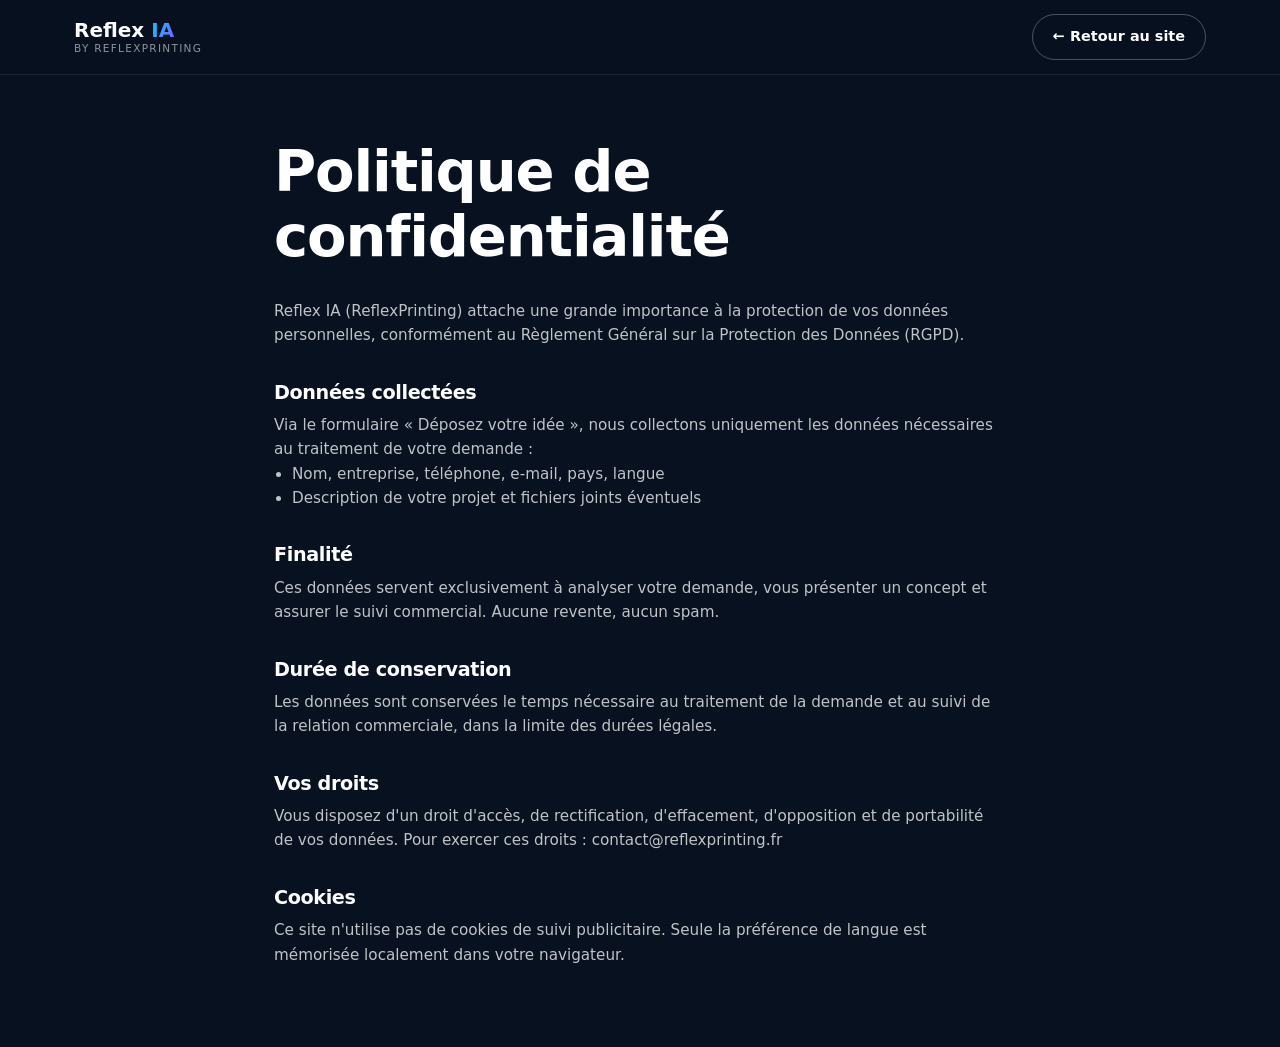
==== confidentialite.html @ 5c66a256 "Ajout CSS (design system 2026) + pages légales" ====
<!DOCTYPE html>
<html lang="fr">
<head>
<meta charset="UTF-8">
<meta name="viewport" content="width=device-width, initial-scale=1.0">
<title>Politique de confidentialité — Reflex IA</title>
<meta name="robots" content="noindex,follow">
<link rel="stylesheet" href="css/styles.css">
<style>.legal{max-width:780px;margin:0 auto;padding:140px 24px 80px}.legal h1{margin-bottom:30px}.legal h2{font-size:1.2rem;margin:34px 0 10px}.legal p,.legal li{color:rgba(255,255,255,.75);font-size:.95rem}.legal ul{padding-left:18px;list-style:disc}</style>
</head>
<body>
<header class="header"><div class="header-inner">
<a href="index.html" class="logo"><strong>Reflex <em>IA</em></strong><span>by ReflexPrinting</span></a>
<a href="index.html" class="btn btn-ghost btn-sm">← Retour au site</a>
</div></header>
<main class="legal">
  <h1>Politique de confidentialité</h1>
  <p>Reflex IA (ReflexPrinting) attache une grande importance à la protection de vos données personnelles, conformément au Règlement Général sur la Protection des Données (RGPD).</p>
  <h2 id="rgpd">Données collectées</h2>
  <p>Via le formulaire « Déposez votre idée », nous collectons uniquement les données nécessaires au traitement de votre demande :</p>
  <ul>
    <li>Nom, entreprise, téléphone, e-mail, pays, langue</li>
    <li>Description de votre projet et fichiers joints éventuels</li>
  </ul>
  <h2>Finalité</h2>
  <p>Ces données servent exclusivement à analyser votre demande, vous présenter un concept et assurer le suivi commercial. Aucune revente, aucun spam.</p>
  <h2>Durée de conservation</h2>
  <p>Les données sont conservées le temps nécessaire au traitement de la demande et au suivi de la relation commerciale, dans la limite des durées légales.</p>
  <h2>Vos droits</h2>
  <p>Vous disposez d'un droit d'accès, de rectification, d'effacement, d'opposition et de portabilité de vos données. Pour exercer ces droits : contact@reflexprinting.fr</p>
  <h2>Cookies</h2>
  <p>Ce site n'utilise pas de cookies de suivi publicitaire. Seule la préférence de langue est mémorisée localement dans votre navigateur.</p>
</main>
</body>
</html>
---- css/styles.css ----
/* ============================================================
   REFLEX IA — ia-web.com — Design System 2026
   Palette : Bleu nuit #07111F · Bleu Reflex #064C82 · Rouge #8B0000
             Cyan IA #00D4FF · Violet IA #7B5CFF · Gris #F4F7FB
   ============================================================ */

:root{
  --night:#07111F;
  --night-2:#0B1A2E;
  --blue:#064C82;
  --red:#8B0000;
  --cyan:#00D4FF;
  --violet:#7B5CFF;
  --white:#FFFFFF;
  --grey:#F4F7FB;
  --ink:#111827;
  --ink-soft:#4B5563;
  --line:rgba(255,255,255,.08);
  --line-dark:rgba(17,24,39,.08);
  --glass:rgba(255,255,255,.05);
  --glass-strong:rgba(255,255,255,.09);
  --grad-ia:linear-gradient(120deg,var(--cyan),var(--violet));
  --grad-cta:linear-gradient(120deg,#00D4FF,#7B5CFF 70%);
  --radius:18px;
  --radius-lg:26px;
  --shadow:0 18px 50px rgba(7,17,31,.16);
  --shadow-soft:0 8px 28px rgba(7,17,31,.10);
  --font:'Inter','Segoe UI',system-ui,-apple-system,sans-serif;
  --maxw:1180px;
}

*{margin:0;padding:0;box-sizing:border-box}
html{scroll-behavior:smooth;-webkit-text-size-adjust:100%}
body{
  font-family:var(--font);
  background:var(--night);
  color:var(--white);
  line-height:1.6;
  overflow-x:hidden;
}
img,svg{max-width:100%;display:block}
a{color:inherit;text-decoration:none}
ul{list-style:none}
.container{max-width:var(--maxw);margin:0 auto;padding:0 24px}
section{padding:96px 0;position:relative}
.section-light{background:var(--grey);color:var(--ink)}
.section-light .section-sub{color:var(--ink-soft)}

/* ---------- Typo ---------- */
h1,h2,h3{font-weight:800;line-height:1.12;letter-spacing:-.02em}
h1{font-size:clamp(2.1rem,5vw,3.6rem)}
h2{font-size:clamp(1.7rem,3.6vw,2.6rem)}
h3{font-size:1.18rem}
.section-head{text-align:center;max-width:760px;margin:0 auto 56px}
.section-sub{margin-top:16px;font-size:1.08rem;color:rgba(255,255,255,.72)}
.kicker{
  display:inline-block;font-size:.78rem;font-weight:700;letter-spacing:.14em;
  text-transform:uppercase;margin-bottom:14px;
  background:var(--grad-ia);-webkit-background-clip:text;background-clip:text;color:transparent;
}
.grad-text{background:var(--grad-ia);-webkit-background-clip:text;background-clip:text;color:transparent}

/* ---------- Boutons ---------- */
.btn{
  display:inline-flex;align-items:center;justify-content:center;gap:9px;
  padding:15px 30px;border-radius:999px;font-weight:700;font-size:1rem;
  border:none;cursor:pointer;transition:transform .2s,box-shadow .2s,background .2s;
  font-family:var(--font);white-space:nowrap;
}
.btn-primary{background:var(--grad-cta);color:var(--night);box-shadow:0 10px 30px rgba(0,212,255,.28)}
.btn-primary:hover{transform:translateY(-2px);box-shadow:0 16px 40px rgba(123,92,255,.35)}
.btn-ghost{background:transparent;color:var(--white);border:1.5px solid rgba(255,255,255,.28)}
.btn-ghost:hover{border-color:var(--cyan);color:var(--cyan)}
.btn-dark{background:var(--night);color:var(--white)}
.btn-dark:hover{transform:translateY(-2px);box-shadow:var(--shadow-soft)}
.btn-red{background:var(--red);color:var(--white)}
.btn-sm{padding:10px 20px;font-size:.9rem}
.section-light .btn-ghost{color:var(--ink);border-color:rgba(17,24,39,.25)}
.section-light .btn-ghost:hover{border-color:var(--blue);color:var(--blue)}

/* ---------- Header ---------- */
.header{
  position:fixed;top:0;left:0;right:0;z-index:100;
  background:rgba(7,17,31,.78);backdrop-filter:blur(18px);-webkit-backdrop-filter:blur(18px);
  border-bottom:1px solid var(--line);
  transition:background .3s;
}
.header-inner{display:flex;align-items:center;justify-content:space-between;gap:18px;height:74px;max-width:var(--maxw);margin:0 auto;padding:0 24px}
.logo{display:flex;flex-direction:column;line-height:1.15}
.logo strong{font-size:1.25rem;font-weight:800}
.logo strong em{font-style:normal;background:var(--grad-ia);-webkit-background-clip:text;background-clip:text;color:transparent}
.logo span{font-size:.66rem;letter-spacing:.12em;text-transform:uppercase;color:rgba(255,255,255,.55)}
.nav{display:flex;align-items:center;gap:26px}
.nav a{font-size:.92rem;font-weight:500;color:rgba(255,255,255,.78);transition:color .2s}
.nav a:hover{color:var(--cyan)}
.header-actions{display:flex;align-items:center;gap:12px}
.lang-switch{display:flex;gap:2px;background:var(--glass);border:1px solid var(--line);border-radius:999px;padding:3px}
.lang-switch button{
  border:none;background:transparent;color:rgba(255,255,255,.6);font-weight:700;font-size:.74rem;
  padding:6px 9px;border-radius:999px;cursor:pointer;font-family:var(--font);transition:.2s;
}
.lang-switch button.active{background:var(--grad-cta);color:var(--night)}
.burger{display:none;border:none;background:transparent;cursor:pointer;width:42px;height:42px;position:relative;z-index:120}
.burger span{display:block;width:24px;height:2.4px;background:var(--white);margin:5px auto;border-radius:3px;transition:.3s}
.burger.open span:nth-child(1){transform:translateY(7.4px) rotate(45deg)}
.burger.open span:nth-child(2){opacity:0}
.burger.open span:nth-child(3){transform:translateY(-7.4px) rotate(-45deg)}

/* ---------- Hero ---------- */
.hero{
  padding:170px 0 110px;
  background:
    radial-gradient(900px 500px at 80% -10%,rgba(123,92,255,.22),transparent 60%),
    radial-gradient(700px 420px at 8% 20%,rgba(0,212,255,.15),transparent 55%),
    var(--night);
  overflow:hidden;
}
.hero-grid{display:grid;grid-template-columns:1.1fr .9fr;gap:56px;align-items:center}
.hero h1 span{background:var(--grad-ia);-webkit-background-clip:text;background-clip:text;color:transparent}
.hero-sub{margin:22px 0 28px;font-size:1.14rem;color:rgba(255,255,255,.78);max-width:560px}
.badges{display:flex;flex-wrap:wrap;gap:10px;margin-bottom:34px}
.badge{
  font-size:.8rem;font-weight:600;padding:8px 15px;border-radius:999px;
  background:var(--glass);border:1px solid var(--line);color:rgba(255,255,255,.85);
  display:inline-flex;align-items:center;gap:7px;
}
.badge::before{content:"";width:7px;height:7px;border-radius:50%;background:var(--grad-cta)}
.hero-cta{display:flex;flex-wrap:wrap;gap:14px}
.hero-note{margin-top:18px;font-size:.84rem;color:rgba(255,255,255,.5)}

/* Mockup hero (pur CSS) */
.hero-visual{position:relative;min-height:430px}
.mock{
  position:absolute;background:rgba(11,26,46,.85);border:1px solid var(--line);
  border-radius:var(--radius);backdrop-filter:blur(14px);box-shadow:var(--shadow);
  overflow:hidden;animation:float 7s ease-in-out infinite;
}
.mock-browser{width:78%;top:0;left:0;padding:0 0 18px}
.mock-bar{display:flex;gap:6px;padding:12px 14px;border-bottom:1px solid var(--line)}
.mock-bar i{width:9px;height:9px;border-radius:50%;background:rgba(255,255,255,.18)}
.mock-bar i:first-child{background:var(--red)}
.mock-body{padding:16px}
.skel{height:10px;border-radius:6px;background:rgba(255,255,255,.1);margin-bottom:10px}
.skel.w60{width:60%}.skel.w80{width:80%}.skel.w40{width:40%}
.skel.hl{background:var(--grad-cta);opacity:.85;height:13px}
.mock-phone{width:36%;right:0;top:60px;padding:14px;animation-delay:1.2s;border-radius:24px}
.mock-phone .notch{width:46%;height:5px;border-radius:5px;background:rgba(255,255,255,.16);margin:2px auto 12px}
.price-chip{
  display:inline-block;font-weight:800;font-size:.92rem;padding:6px 12px;border-radius:10px;
  background:rgba(0,212,255,.12);border:1px solid rgba(0,212,255,.35);color:var(--cyan);margin:4px 4px 4px 0;
}
.mock-card{width:46%;left:8%;bottom:-12px;padding:18px;animation-delay:2.2s}
.mock-card .ia-dot{display:flex;align-items:center;gap:9px;font-size:.8rem;font-weight:700;color:var(--violet);margin-bottom:10px}
.mock-card .ia-dot::before{content:"";width:9px;height:9px;border-radius:50%;background:var(--grad-cta);animation:pulse 2s infinite}
.mock-notif{
  width:52%;right:4%;bottom:36px;padding:13px 16px;display:flex;gap:10px;align-items:center;
  font-size:.8rem;animation-delay:3s;
}
.mock-notif b{color:var(--cyan)}
@keyframes float{0%,100%{transform:translateY(0)}50%{transform:translateY(-12px)}}
@keyframes pulse{0%,100%{opacity:1}50%{opacity:.35}}

/* ---------- Form (Déposez votre idée) ---------- */
.idea-section{background:linear-gradient(180deg,var(--night) 0%,var(--night-2) 100%)}
.idea-wrap{display:grid;grid-template-columns:.85fr 1.15fr;gap:54px;align-items:start}
.idea-aside h2{margin-bottom:18px}
.idea-aside p{color:rgba(255,255,255,.75);margin-bottom:26px}
.idea-points li{display:flex;gap:12px;margin-bottom:15px;font-size:.96rem;color:rgba(255,255,255,.82)}
.idea-points li::before{content:"✓";color:var(--cyan);font-weight:800}
.form-card{
  background:var(--glass-strong);border:1px solid var(--line);border-radius:var(--radius-lg);
  padding:36px;backdrop-filter:blur(16px);box-shadow:var(--shadow);
}
.form-grid{display:grid;grid-template-columns:1fr 1fr;gap:16px}
.form-field{display:flex;flex-direction:column;gap:7px}
.form-field.full{grid-column:1/-1}
.form-field label{font-size:.82rem;font-weight:600;color:rgba(255,255,255,.75)}
.form-field input,.form-field select,.form-field textarea{
  background:rgba(7,17,31,.6);border:1px solid var(--line);border-radius:12px;
  padding:13px 15px;color:var(--white);font-family:var(--font);font-size:.95rem;
  transition:border .2s;width:100%;
}
.form-field input:focus,.form-field select:focus,.form-field textarea:focus{outline:none;border-color:var(--cyan)}
.form-field textarea{min-height:120px;resize:vertical}
.form-field select option{color:var(--ink);background:var(--white)}
.form-consent{display:flex;gap:10px;align-items:flex-start;font-size:.8rem;color:rgba(255,255,255,.6);grid-column:1/-1}
.form-consent input{width:auto;margin-top:3px}
.form-submit{grid-column:1/-1;display:flex;flex-wrap:wrap;gap:12px;align-items:center;margin-top:6px}
.form-success{
  display:none;grid-column:1/-1;padding:16px 18px;border-radius:12px;font-weight:600;
  background:rgba(0,212,255,.1);border:1px solid rgba(0,212,255,.4);color:var(--cyan);
}
.form-success.visible{display:block}

/* ---------- Cards génériques ---------- */
.cards{display:grid;grid-template-columns:repeat(3,1fr);gap:22px}
.cards-2{grid-template-columns:repeat(2,1fr)}
.card{
  background:var(--glass);border:1px solid var(--line);border-radius:var(--radius);
  padding:30px;transition:transform .25s,border-color .25s;
}
.card:hover{transform:translateY(-5px);border-color:rgba(0,212,255,.4)}
.card .num{
  width:42px;height:42px;border-radius:12px;display:flex;align-items:center;justify-content:center;
  font-weight:800;font-size:1.05rem;background:var(--grad-cta);color:var(--night);margin-bottom:18px;
}
.card h3{margin-bottom:10px}
.card p{font-size:.93rem;color:rgba(255,255,255,.7)}
.section-light .card{background:var(--white);border:1px solid var(--line-dark);box-shadow:var(--shadow-soft)}
.section-light .card p{color:var(--ink-soft)}
.section-light .card:hover{border-color:var(--blue)}
.card .icon{font-size:1.7rem;margin-bottom:14px;display:block}

/* ---------- Pricing ---------- */
.pricing{background:var(--grey);color:var(--ink)}
.price-grid{display:grid;grid-template-columns:repeat(3,1fr);gap:24px;align-items:stretch}
.price-card{
  background:var(--white);border:1px solid var(--line-dark);border-radius:var(--radius-lg);
  padding:38px 32px;display:flex;flex-direction:column;box-shadow:var(--shadow-soft);
  transition:transform .25s,box-shadow .25s;position:relative;
}
.price-card:hover{transform:translateY(-6px);box-shadow:var(--shadow)}
.price-card.featured{border:2px solid transparent;background:
  linear-gradient(var(--white),var(--white)) padding-box,
  var(--grad-cta) border-box;
}
.price-tag{position:absolute;top:-14px;left:50%;transform:translateX(-50%);
  background:var(--grad-cta);color:var(--night);font-size:.74rem;font-weight:800;
  padding:6px 16px;border-radius:999px;letter-spacing:.06em;text-transform:uppercase;white-space:nowrap}
.price-name{font-size:1.05rem;font-weight:800;color:var(--blue)}
.price-amount{margin:14px 0 4px;font-size:3rem;font-weight:800;letter-spacing:-.03em}
.price-amount small{font-size:1rem;font-weight:600;color:var(--ink-soft)}
.price-for{font-size:.9rem;color:var(--ink-soft);margin-bottom:22px;min-height:42px}
.price-list{flex:1;margin-bottom:26px}
.price-list li{display:flex;gap:10px;font-size:.92rem;padding:7px 0;color:var(--ink)}
.price-list li::before{content:"✓";color:var(--blue);font-weight:800;flex-shrink:0}
.price-note{max-width:820px;margin:34px auto 0;text-align:center;font-size:.85rem;color:var(--ink-soft)}

/* ---------- Timeline 8 jours ---------- */
.timeline{display:grid;grid-template-columns:repeat(6,1fr);gap:14px;margin-top:10px}
.tl-step{
  background:var(--glass);border:1px solid var(--line);border-radius:var(--radius);
  padding:22px 16px;text-align:center;
}
.tl-step b{display:block;font-size:.78rem;letter-spacing:.1em;text-transform:uppercase;
  background:var(--grad-ia);-webkit-background-clip:text;background-clip:text;color:transparent;margin-bottom:8px}
.tl-step span{font-size:.86rem;color:rgba(255,255,255,.75)}
.legal-note{margin-top:26px;text-align:center;font-size:.84rem;color:rgba(255,255,255,.5);max-width:720px;margin-left:auto;margin-right:auto}
.section-light .legal-note{color:var(--ink-soft)}

/* ---------- Apps à louer ---------- */
.apps-grid{display:grid;grid-template-columns:repeat(3,1fr);gap:22px}
.app-card{
  background:var(--white);border:1px solid var(--line-dark);border-radius:var(--radius-lg);
  padding:30px;display:flex;flex-direction:column;box-shadow:var(--shadow-soft);
  transition:transform .25s,box-shadow .25s;
}
.app-card:hover{transform:translateY(-5px);box-shadow:var(--shadow)}
.app-head{display:flex;align-items:center;gap:14px;margin-bottom:14px}
.app-ico{width:50px;height:50px;border-radius:14px;display:flex;align-items:center;justify-content:center;
  font-size:1.45rem;background:linear-gradient(135deg,rgba(0,212,255,.14),rgba(123,92,255,.14));flex-shrink:0}
.app-card h3{font-size:1.1rem}
.app-for{font-size:.8rem;color:var(--ink-soft)}
.app-feats{flex:1;margin:8px 0 18px}
.app-feats li{font-size:.88rem;padding:4px 0;color:var(--ink-soft);display:flex;gap:8px}
.app-feats li::before{content:"•";color:var(--violet);font-weight:800}
.app-price{font-weight:800;color:var(--blue);margin-bottom:16px;font-size:.95rem}
.app-actions{display:flex;gap:10px;flex-wrap:wrap}
.apps-key{
  margin-top:40px;text-align:center;font-weight:700;font-size:1.06rem;max-width:760px;
  margin-left:auto;margin-right:auto;padding:22px 28px;border-radius:var(--radius);
  background:var(--white);border:1px solid var(--line-dark);box-shadow:var(--shadow-soft);color:var(--ink);
}

/* ---------- Réalisations ---------- */
.proof-grid{display:grid;grid-template-columns:repeat(3,1fr);gap:22px;margin-bottom:30px}
.proof-card{
  background:var(--glass);border:1px solid var(--line);border-radius:var(--radius-lg);
  padding:32px;display:flex;flex-direction:column;
}
.proof-logo{font-weight:800;font-size:1.3rem;margin-bottom:6px}
.proof-logo small{display:block;font-size:.74rem;letter-spacing:.1em;text-transform:uppercase;color:rgba(255,255,255,.5);font-weight:600}
.proof-tags{display:flex;flex-wrap:wrap;gap:7px;margin:16px 0}
.proof-tags span{font-size:.72rem;font-weight:600;padding:4px 11px;border-radius:999px;background:rgba(0,212,255,.1);border:1px solid rgba(0,212,255,.25);color:var(--cyan)}
.proof-card p{font-size:.92rem;color:rgba(255,255,255,.72);flex:1}
.proof-msg{margin-top:16px;font-size:.88rem;font-weight:600;color:var(--cyan)}
.portfolio-tags{display:flex;flex-wrap:wrap;gap:10px;justify-content:center;margin:8px 0 34px}
.portfolio-tags span{font-size:.85rem;font-weight:600;padding:9px 18px;border-radius:999px;background:var(--glass);border:1px solid var(--line);color:rgba(255,255,255,.8)}

/* ---------- IA utile ---------- */
.ia-band{
  background:linear-gradient(120deg,rgba(0,212,255,.07),rgba(123,92,255,.1)),var(--night-2);
}
.ia-grid{display:grid;grid-template-columns:repeat(3,1fr);gap:14px;margin-bottom:36px}
.ia-item{
  background:var(--glass);border:1px solid var(--line);border-radius:14px;padding:16px 18px;
  font-size:.92rem;font-weight:600;display:flex;align-items:center;gap:11px;
}
.ia-item::before{content:"◆";background:var(--grad-ia);-webkit-background-clip:text;background-clip:text;color:transparent;font-size:.8rem}
.ia-motto{text-align:center;font-size:clamp(1.2rem,2.6vw,1.7rem);font-weight:800;max-width:740px;margin:0 auto}
.ia-motto span{background:var(--grad-ia);-webkit-background-clip:text;background-clip:text;color:transparent}

/* ---------- Métiers ---------- */
.metiers-grid{display:grid;grid-template-columns:repeat(5,1fr);gap:16px}
.metier-card{
  background:var(--white);border:1px solid var(--line-dark);border-radius:var(--radius);
  padding:24px 18px;text-align:center;box-shadow:var(--shadow-soft);transition:transform .22s;
}
.metier-card:hover{transform:translateY(-4px)}
.metier-card .icon{font-size:1.9rem;margin:0 auto 10px}
.metier-card h3{font-size:.98rem;margin-bottom:6px}
.metier-card p{font-size:.76rem;color:var(--ink-soft)}

/* ---------- Méthode ---------- */
.method-grid{display:grid;grid-template-columns:repeat(4,1fr);gap:18px;counter-reset:step}
.method-step{
  background:var(--glass);border:1px solid var(--line);border-radius:var(--radius);padding:26px 22px;
}
.method-step b{display:flex;align-items:center;gap:10px;margin-bottom:8px;font-size:1rem}
.method-step b::before{
  counter-increment:step;content:counter(step);
  width:30px;height:30px;border-radius:9px;display:inline-flex;align-items:center;justify-content:center;
  background:var(--grad-cta);color:var(--night);font-size:.85rem;font-weight:800;flex-shrink:0;
}
.method-step span{font-size:.86rem;color:rgba(255,255,255,.68)}
.method-quote{margin-top:44px;text-align:center;font-size:clamp(1.1rem,2.4vw,1.5rem);font-weight:800}
.method-quote span{background:var(--grad-ia);-webkit-background-clip:text;background-clip:text;color:transparent}

/* ---------- FAQ ---------- */
.faq-list{max-width:820px;margin:0 auto}
.faq-item{border:1px solid var(--line-dark);border-radius:var(--radius);background:var(--white);margin-bottom:14px;overflow:hidden;box-shadow:var(--shadow-soft)}
.faq-q{
  width:100%;display:flex;justify-content:space-between;align-items:center;gap:14px;
  padding:21px 26px;background:none;border:none;cursor:pointer;text-align:left;
  font-family:var(--font);font-size:1.02rem;font-weight:700;color:var(--ink);
}
.faq-q::after{content:"+";font-size:1.5rem;font-weight:400;color:var(--blue);transition:transform .25s;flex-shrink:0}
.faq-item.open .faq-q::after{transform:rotate(45deg)}
.faq-a{max-height:0;overflow:hidden;transition:max-height .35s ease}
.faq-a p{padding:0 26px 22px;font-size:.94rem;color:var(--ink-soft)}

/* ---------- CTA final ---------- */
.final-cta{
  background:
    radial-gradient(700px 400px at 50% 0%,rgba(123,92,255,.25),transparent 65%),
    var(--night);
  text-align:center;
}
.final-cta h2{max-width:720px;margin:0 auto 18px}
.final-cta p{max-width:620px;margin:0 auto 36px;color:rgba(255,255,255,.75)}
.final-actions{display:flex;flex-wrap:wrap;gap:14px;justify-content:center}
.btn-wa{background:#25D366;color:#073b1d}
.btn-wa:hover{transform:translateY(-2px)}

/* ---------- Footer ---------- */
.footer{background:#050D17;border-top:1px solid var(--line);padding:64px 0 34px;font-size:.9rem}
.footer-grid{display:grid;grid-template-columns:1.4fr 1fr 1fr 1fr;gap:36px;margin-bottom:44px}
.footer h4{font-size:.82rem;letter-spacing:.1em;text-transform:uppercase;color:rgba(255,255,255,.5);margin-bottom:16px}
.footer a{color:rgba(255,255,255,.72);display:block;padding:4px 0;transition:color .2s}
.footer a:hover{color:var(--cyan)}
.footer-brand p{color:rgba(255,255,255,.55);margin-top:12px;max-width:300px;font-size:.86rem}
.footer-bottom{
  border-top:1px solid var(--line);padding-top:26px;display:flex;flex-wrap:wrap;gap:14px;
  justify-content:space-between;align-items:center;color:rgba(255,255,255,.45);font-size:.8rem;
}

/* ---------- Reveal animations ---------- */
.reveal{opacity:0;transform:translateY(26px);transition:opacity .7s ease,transform .7s ease}
.reveal.in{opacity:1;transform:none}
@media (prefers-reduced-motion:reduce){
  .reveal{opacity:1;transform:none;transition:none}
  .mock{animation:none}
}

/* ============================================================
   RESPONSIVE
   ============================================================ */
@media (max-width:1024px){
  .cards,.apps-grid,.proof-grid,.ia-grid{grid-template-columns:repeat(2,1fr)}
  .price-grid{grid-template-columns:1fr;max-width:520px;margin:0 auto}
  .metiers-grid{grid-template-columns:repeat(3,1fr)}
  .method-grid{grid-template-columns:repeat(2,1fr)}
  .timeline{grid-template-columns:repeat(3,1fr)}
  .hero-grid{grid-template-columns:1fr;gap:60px}
  .hero-visual{min-height:380px;max-width:560px;margin:0 auto;width:100%}
  .idea-wrap{grid-template-columns:1fr}
  .footer-grid{grid-template-columns:repeat(2,1fr)}
}
@media (max-width:760px){
  section{padding:68px 0}
  .hero{padding:130px 0 80px}
  .nav{
    position:fixed;inset:0;background:rgba(7,17,31,.97);backdrop-filter:blur(20px);
    flex-direction:column;justify-content:center;gap:30px;
    opacity:0;pointer-events:none;transition:opacity .3s;z-index:110;
  }
  .nav.open{opacity:1;pointer-events:auto}
  .nav a{font-size:1.25rem}
  .burger{display:block}
  .header-actions .btn{display:none}
  .cards,.cards-2,.apps-grid,.proof-grid,.ia-grid,.method-grid{grid-template-columns:1fr}
  .metiers-grid{grid-template-columns:repeat(2,1fr)}
  .timeline{grid-template-columns:repeat(2,1fr)}
  .form-grid{grid-template-columns:1fr}
  .form-card{padding:26px 20px}
  .hero-cta .btn,.final-actions .btn{width:100%;justify-content:center}
  .footer-grid{grid-template-columns:1fr}
  .mock-browser{width:88%}
  .mock-phone{width:42%}
  .mock-card{width:54%}
  .mock-notif{width:62%}
}
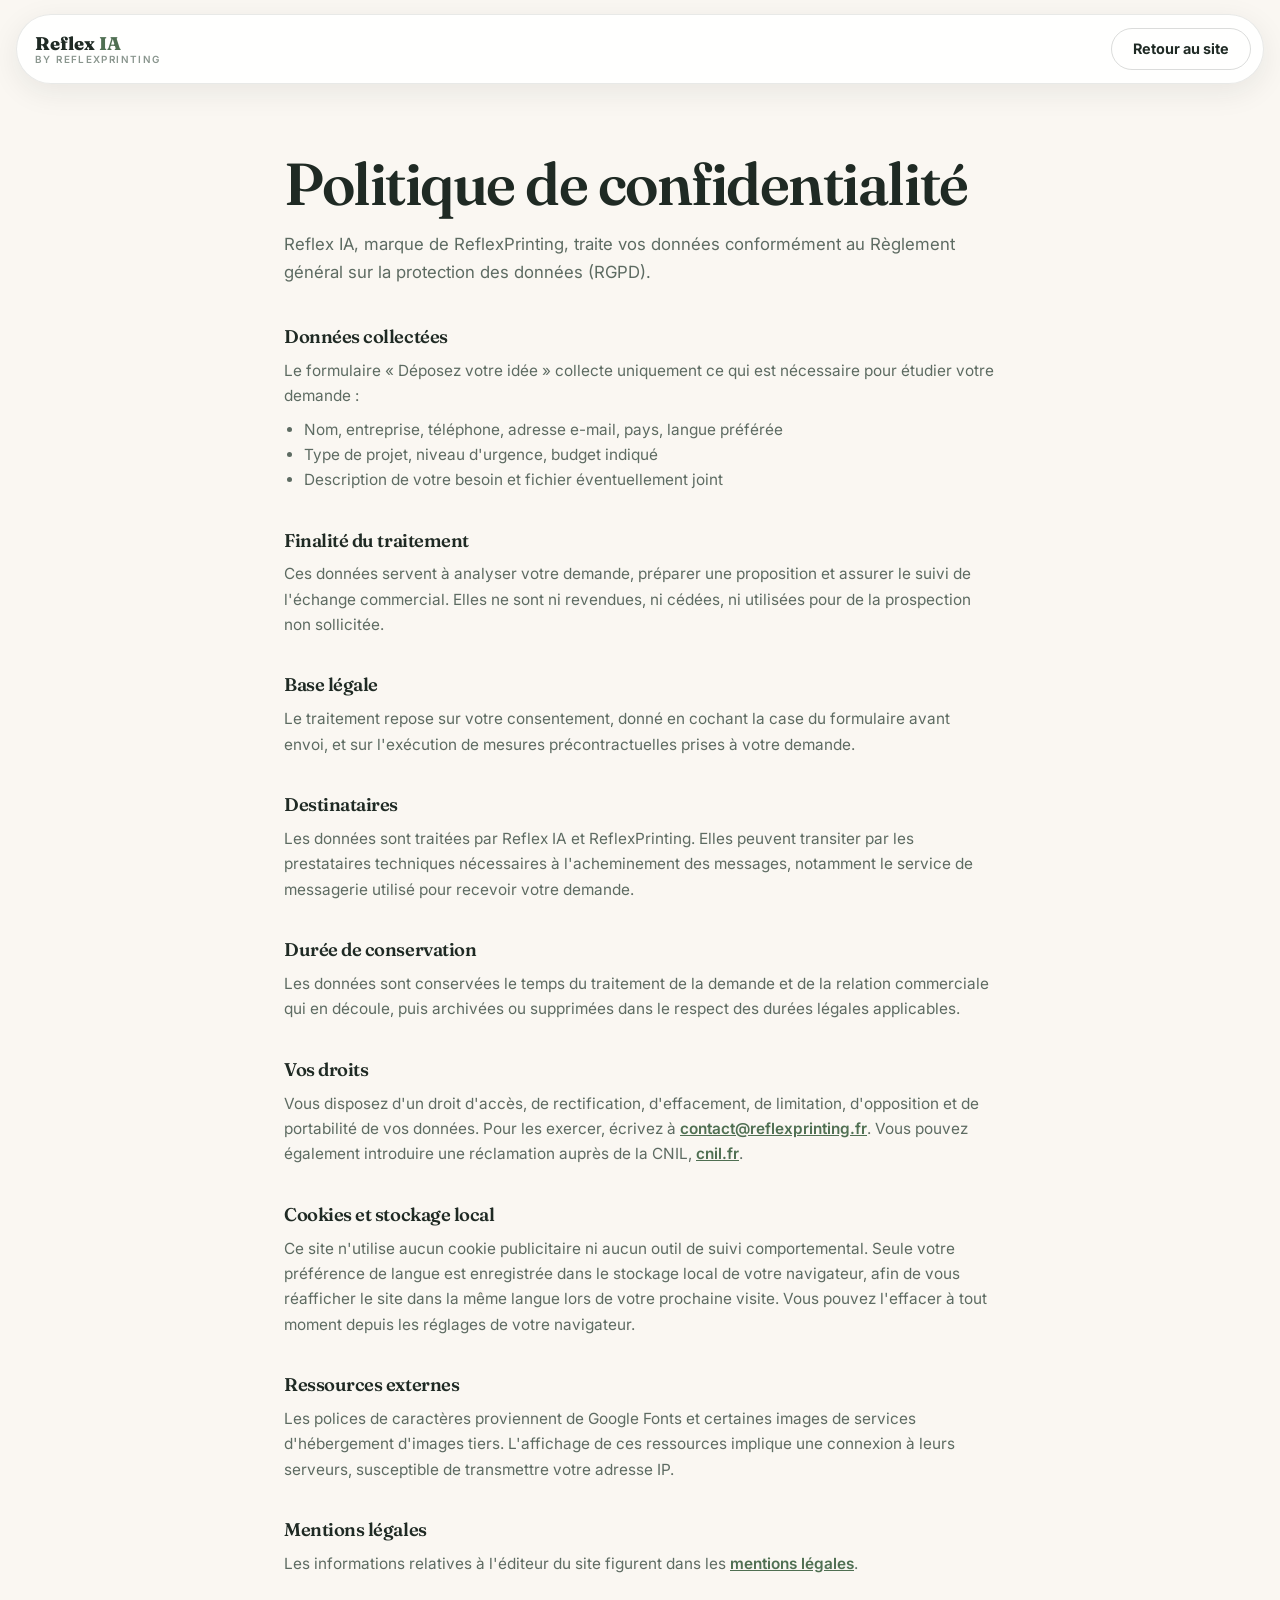
==== commit a0c8f6fa: "Correctif : pages legales illisibles en production, sitemap complete Les deux pages legales etaient " ====
--- a/confidentialite.html
+++ b/confidentialite.html
@@ -3,33 +3,65 @@
 <head>
 <meta charset="UTF-8">
 <meta name="viewport" content="width=device-width, initial-scale=1.0">
-<title>Politique de confidentialité — Reflex IA</title>
+<title>Politique de confidentialité | Reflex IA by ReflexPrinting</title>
+<meta name="description" content="Comment Reflex IA collecte, utilise et protège les données transmises via le formulaire du site ia-web.com.">
 <meta name="robots" content="noindex,follow">
+<link rel="preconnect" href="https://fonts.googleapis.com">
+<link rel="preconnect" href="https://fonts.gstatic.com" crossorigin>
+<link href="https://fonts.googleapis.com/css2?family=Inter:wght@400;500;600;700;800&family=Fraunces:opsz,wght@9..144,500;9..144,600;9..144,700&display=swap" rel="stylesheet">
 <link rel="stylesheet" href="css/styles.css">
-<style>.legal{max-width:780px;margin:0 auto;padding:140px 24px 80px}.legal h1{margin-bottom:30px}.legal h2{font-size:1.2rem;margin:34px 0 10px}.legal p,.legal li{color:rgba(255,255,255,.75);font-size:.95rem}.legal ul{padding-left:18px;list-style:disc}</style>
+<style>
+.legal{max-width:760px;margin:0 auto;padding:150px 24px 90px}
+.legal h1{margin-bottom:14px}
+.legal .lead{color:var(--ink-soft);font-size:1.05rem;margin-bottom:40px}
+.legal h2{font-size:1.15rem;margin:38px 0 10px;color:var(--ink)}
+.legal p,.legal li{color:var(--ink-soft);font-size:.96rem}
+.legal ul{padding-left:20px;list-style:disc;margin:8px 0}
+.legal a{color:var(--olive);font-weight:600;text-decoration:underline}
+.legal .field{color:var(--terra-dark);font-weight:600}
+.legal .box{background:var(--white);border:1px solid var(--line);border-radius:var(--radius);padding:24px 26px;margin-top:14px;box-shadow:var(--shadow-soft)}
+</style>
 </head>
 <body>
 <header class="header"><div class="header-inner">
 <a href="index.html" class="logo"><strong>Reflex <em>IA</em></strong><span>by ReflexPrinting</span></a>
-<a href="index.html" class="btn btn-ghost btn-sm">← Retour au site</a>
+<a href="index.html" class="btn btn-ghost btn-sm">Retour au site</a>
 </div></header>
 <main class="legal">
   <h1>Politique de confidentialité</h1>
-  <p>Reflex IA (ReflexPrinting) attache une grande importance à la protection de vos données personnelles, conformément au Règlement Général sur la Protection des Données (RGPD).</p>
+  <p class="lead">Reflex IA, marque de ReflexPrinting, traite vos données conformément au Règlement général sur la protection des données (RGPD).</p>
+
   <h2 id="rgpd">Données collectées</h2>
-  <p>Via le formulaire « Déposez votre idée », nous collectons uniquement les données nécessaires au traitement de votre demande :</p>
+  <p>Le formulaire « Déposez votre idée » collecte uniquement ce qui est nécessaire pour étudier votre demande :</p>
   <ul>
-    <li>Nom, entreprise, téléphone, e-mail, pays, langue</li>
-    <li>Description de votre projet et fichiers joints éventuels</li>
+    <li>Nom, entreprise, téléphone, adresse e-mail, pays, langue préférée</li>
+    <li>Type de projet, niveau d'urgence, budget indiqué</li>
+    <li>Description de votre besoin et fichier éventuellement joint</li>
   </ul>
-  <h2>Finalité</h2>
-  <p>Ces données servent exclusivement à analyser votre demande, vous présenter un concept et assurer le suivi commercial. Aucune revente, aucun spam.</p>
+
+  <h2>Finalité du traitement</h2>
+  <p>Ces données servent à analyser votre demande, préparer une proposition et assurer le suivi de l'échange commercial. Elles ne sont ni revendues, ni cédées, ni utilisées pour de la prospection non sollicitée.</p>
+
+  <h2>Base légale</h2>
+  <p>Le traitement repose sur votre consentement, donné en cochant la case du formulaire avant envoi, et sur l'exécution de mesures précontractuelles prises à votre demande.</p>
+
+  <h2>Destinataires</h2>
+  <p>Les données sont traitées par Reflex IA et ReflexPrinting. Elles peuvent transiter par les prestataires techniques nécessaires à l'acheminement des messages, notamment le service de messagerie utilisé pour recevoir votre demande.</p>
+
   <h2>Durée de conservation</h2>
-  <p>Les données sont conservées le temps nécessaire au traitement de la demande et au suivi de la relation commerciale, dans la limite des durées légales.</p>
+  <p>Les données sont conservées le temps du traitement de la demande et de la relation commerciale qui en découle, puis archivées ou supprimées dans le respect des durées légales applicables.</p>
+
   <h2>Vos droits</h2>
-  <p>Vous disposez d'un droit d'accès, de rectification, d'effacement, d'opposition et de portabilité de vos données. Pour exercer ces droits : contact@reflexprinting.fr</p>
-  <h2>Cookies</h2>
-  <p>Ce site n'utilise pas de cookies de suivi publicitaire. Seule la préférence de langue est mémorisée localement dans votre navigateur.</p>
+  <p>Vous disposez d'un droit d'accès, de rectification, d'effacement, de limitation, d'opposition et de portabilité de vos données. Pour les exercer, écrivez à <a href="mailto:contact@reflexprinting.fr">contact@reflexprinting.fr</a>. Vous pouvez également introduire une réclamation auprès de la CNIL, <a href="https://www.cnil.fr" target="_blank" rel="noopener noreferrer">cnil.fr</a>.</p>
+
+  <h2>Cookies et stockage local</h2>
+  <p>Ce site n'utilise aucun cookie publicitaire ni aucun outil de suivi comportemental. Seule votre préférence de langue est enregistrée dans le stockage local de votre navigateur, afin de vous réafficher le site dans la même langue lors de votre prochaine visite. Vous pouvez l'effacer à tout moment depuis les réglages de votre navigateur.</p>
+
+  <h2>Ressources externes</h2>
+  <p>Les polices de caractères proviennent de Google Fonts et certaines images de services d'hébergement d'images tiers. L'affichage de ces ressources implique une connexion à leurs serveurs, susceptible de transmettre votre adresse IP.</p>
+
+  <h2>Mentions légales</h2>
+  <p>Les informations relatives à l'éditeur du site figurent dans les <a href="mentions-legales.html">mentions légales</a>.</p>
 </main>
 </body>
 </html>
--- a/css/styles.css
+++ b/css/styles.css
@@ -1,194 +1,228 @@
 /* ============================================================
-   REFLEX IA — ia-web.com — Design System 2026
-   Palette : Bleu nuit #07111F · Bleu Reflex #064C82 · Rouge #8B0000
-             Cyan IA #00D4FF · Violet IA #7B5CFF · Gris #F4F7FB
+   REFLEX IA — ia-web.com — Charte graphique 2026 « Clair & Humain »
+   Palette : Crème #FAF7F2 · Encre #1F2A24 · Olive #4F6F52
+             Terracotta #C4703F · Blanc #FFFFFF
    ============================================================ */
 
 :root{
-  --night:#07111F;
-  --night-2:#0B1A2E;
-  --blue:#064C82;
-  --red:#8B0000;
-  --cyan:#00D4FF;
-  --violet:#7B5CFF;
+  /* Fonds */
+  --cream:#FAF7F2;
+  --cream-2:#F3EDE4;
   --white:#FFFFFF;
-  --grey:#F4F7FB;
-  --ink:#111827;
-  --ink-soft:#4B5563;
-  --line:rgba(255,255,255,.08);
-  --line-dark:rgba(17,24,39,.08);
-  --glass:rgba(255,255,255,.05);
-  --glass-strong:rgba(255,255,255,.09);
-  --grad-ia:linear-gradient(120deg,var(--cyan),var(--violet));
-  --grad-cta:linear-gradient(120deg,#00D4FF,#7B5CFF 70%);
-  --radius:18px;
-  --radius-lg:26px;
-  --shadow:0 18px 50px rgba(7,17,31,.16);
-  --shadow-soft:0 8px 28px rgba(7,17,31,.10);
+  --grey:#F6F4F0;
+
+  /* Encre */
+  --ink:#1F2A24;
+  --ink-soft:#5D6B62;
+  --ink-mute:#8A968E;
+
+  /* Accents */
+  --olive:#4F6F52;
+  --olive-dark:#3B5540;
+  --olive-soft:#EBF1EA;
+  --terra:#C4703F;
+  --terra-dark:#A85B2E;
+  --terra-soft:#FBEEE4;
+
+  /* Alias de compatibilité (styles inline de l'ancien HTML) */
+  --blue:#4F6F52;
+  --violet:#C4703F;
+  --cyan:#4F6F52;
+  --night:#1F2A24;
+  --night-2:#F3EDE4;
+  --red:#C4703F;
+
+  /* Traits & effets */
+  --line:rgba(31,42,36,.10);
+  --line-dark:rgba(31,42,36,.10);
+  --line-strong:rgba(31,42,36,.16);
+  --glass:var(--white);
+  --glass-strong:var(--white);
+  --grad-ia:linear-gradient(120deg,#4F6F52,#7A9B6E);
+  --grad-cta:linear-gradient(120deg,#4F6F52,#3B5540);
+
+  --radius:20px;
+  --radius-lg:28px;
+  --shadow:0 24px 60px rgba(31,42,36,.10);
+  --shadow-soft:0 10px 30px rgba(31,42,36,.06);
+  --shadow-lift:0 30px 70px rgba(31,42,36,.14);
   --font:'Inter','Segoe UI',system-ui,-apple-system,sans-serif;
+  --font-display:'Fraunces','Georgia',serif;
   --maxw:1180px;
 }
 
 *{margin:0;padding:0;box-sizing:border-box}
-html{scroll-behavior:smooth;-webkit-text-size-adjust:100%}
+html{scroll-behavior:smooth;-webkit-text-size-adjust:100%;scroll-padding-top:110px}
 body{
   font-family:var(--font);
-  background:var(--night);
-  color:var(--white);
-  line-height:1.6;
+  background:var(--cream);
+  color:var(--ink);
+  line-height:1.65;
   overflow-x:hidden;
+  -webkit-font-smoothing:antialiased;
 }
 img,svg{max-width:100%;display:block}
 a{color:inherit;text-decoration:none}
 ul{list-style:none}
 .container{max-width:var(--maxw);margin:0 auto;padding:0 24px}
-section{padding:96px 0;position:relative}
-.section-light{background:var(--grey);color:var(--ink)}
-.section-light .section-sub{color:var(--ink-soft)}
+section{padding:104px 0;position:relative}
+.section-light{background:var(--white)}
+.section-cream{background:var(--cream-2)}
 
 /* ---------- Typo ---------- */
-h1,h2,h3{font-weight:800;line-height:1.12;letter-spacing:-.02em}
-h1{font-size:clamp(2.1rem,5vw,3.6rem)}
-h2{font-size:clamp(1.7rem,3.6vw,2.6rem)}
-h3{font-size:1.18rem}
-.section-head{text-align:center;max-width:760px;margin:0 auto 56px}
-.section-sub{margin-top:16px;font-size:1.08rem;color:rgba(255,255,255,.72)}
+h1,h2,h3{line-height:1.14;letter-spacing:-.02em;color:var(--ink)}
+h1,h2{font-family:var(--font-display);font-weight:600;letter-spacing:-.025em}
+h3{font-weight:700;font-size:1.15rem}
+h1{font-size:clamp(2.2rem,5vw,3.7rem)}
+h2{font-size:clamp(1.8rem,3.7vw,2.7rem)}
+.section-head{text-align:center;max-width:780px;margin:0 auto 62px}
+.section-sub{margin-top:18px;font-size:1.08rem;color:var(--ink-soft)}
 .kicker{
-  display:inline-block;font-size:.78rem;font-weight:700;letter-spacing:.14em;
-  text-transform:uppercase;margin-bottom:14px;
-  background:var(--grad-ia);-webkit-background-clip:text;background-clip:text;color:transparent;
-}
-.grad-text{background:var(--grad-ia);-webkit-background-clip:text;background-clip:text;color:transparent}
+  display:inline-block;font-size:.76rem;font-weight:700;letter-spacing:.16em;
+  text-transform:uppercase;margin-bottom:16px;color:var(--olive);
+  -webkit-text-fill-color:var(--olive);
+}
+.grad-text{color:var(--olive)}
 
 /* ---------- Boutons ---------- */
 .btn{
   display:inline-flex;align-items:center;justify-content:center;gap:9px;
   padding:15px 30px;border-radius:999px;font-weight:700;font-size:1rem;
-  border:none;cursor:pointer;transition:transform .2s,box-shadow .2s,background .2s;
-  font-family:var(--font);white-space:nowrap;
-}
-.btn-primary{background:var(--grad-cta);color:var(--night);box-shadow:0 10px 30px rgba(0,212,255,.28)}
-.btn-primary:hover{transform:translateY(-2px);box-shadow:0 16px 40px rgba(123,92,255,.35)}
-.btn-ghost{background:transparent;color:var(--white);border:1.5px solid rgba(255,255,255,.28)}
-.btn-ghost:hover{border-color:var(--cyan);color:var(--cyan)}
-.btn-dark{background:var(--night);color:var(--white)}
+  border:none;cursor:pointer;transition:transform .2s,box-shadow .2s,background .2s,color .2s;
+  font-family:var(--font);white-space:nowrap;line-height:1.2;
+}
+.btn-primary{background:var(--olive);color:#fff;box-shadow:0 10px 26px rgba(79,111,82,.24)}
+.btn-primary:hover{background:var(--olive-dark);transform:translateY(-2px);box-shadow:0 16px 36px rgba(79,111,82,.30)}
+.btn-ghost{background:transparent;color:var(--ink);border:1.6px solid var(--line-strong)}
+.btn-ghost:hover{border-color:var(--olive);color:var(--olive)}
+.btn-dark{background:var(--ink);color:#fff}
 .btn-dark:hover{transform:translateY(-2px);box-shadow:var(--shadow-soft)}
-.btn-red{background:var(--red);color:var(--white)}
-.btn-sm{padding:10px 20px;font-size:.9rem}
-.section-light .btn-ghost{color:var(--ink);border-color:rgba(17,24,39,.25)}
-.section-light .btn-ghost:hover{border-color:var(--blue);color:var(--blue)}
-
-/* ---------- Header ---------- */
+.btn-terra{background:var(--terra);color:#fff;box-shadow:0 10px 26px rgba(196,112,63,.26)}
+.btn-terra:hover{background:var(--terra-dark);transform:translateY(-2px)}
+.btn-red{background:var(--terra);color:#fff}
+.btn-sm{padding:11px 21px;font-size:.9rem}
+.section-light .btn-ghost{color:var(--ink);border-color:var(--line-strong)}
+
+/* ---------- Header (pilule flottante) ---------- */
 .header{
-  position:fixed;top:0;left:0;right:0;z-index:100;
-  background:rgba(7,17,31,.78);backdrop-filter:blur(18px);-webkit-backdrop-filter:blur(18px);
-  border-bottom:1px solid var(--line);
-  transition:background .3s;
-}
-.header-inner{display:flex;align-items:center;justify-content:space-between;gap:18px;height:74px;max-width:var(--maxw);margin:0 auto;padding:0 24px}
+  position:fixed;top:14px;left:0;right:0;z-index:100;
+  background:transparent;border:none;transition:top .3s;padding:0 16px;
+}
+.header-inner{
+  display:flex;align-items:center;justify-content:space-between;gap:16px;
+  height:70px;max-width:1260px;margin:0 auto;padding:0 12px 0 22px;
+  background:rgba(255,255,255,.92);
+  backdrop-filter:blur(16px);-webkit-backdrop-filter:blur(16px);
+  border:1px solid var(--line);border-radius:999px;
+  box-shadow:0 8px 30px rgba(31,42,36,.08);
+}
 .logo{display:flex;flex-direction:column;line-height:1.15}
-.logo strong{font-size:1.25rem;font-weight:800}
-.logo strong em{font-style:normal;background:var(--grad-ia);-webkit-background-clip:text;background-clip:text;color:transparent}
-.logo span{font-size:.66rem;letter-spacing:.12em;text-transform:uppercase;color:rgba(255,255,255,.55)}
-.nav{display:flex;align-items:center;gap:26px}
-.nav a{font-size:.92rem;font-weight:500;color:rgba(255,255,255,.78);transition:color .2s}
-.nav a:hover{color:var(--cyan)}
-.header-actions{display:flex;align-items:center;gap:12px}
-.lang-switch{display:flex;gap:2px;background:var(--glass);border:1px solid var(--line);border-radius:999px;padding:3px}
+.logo strong{font-size:1.3rem;font-weight:800;font-family:var(--font-display);color:var(--ink)}
+.logo strong em{font-style:normal;color:var(--olive)}
+.logo span{font-size:.62rem;letter-spacing:.14em;text-transform:uppercase;color:var(--ink-mute);font-weight:600}
+.nav{display:flex;align-items:center;gap:19px;min-width:0;flex-wrap:nowrap}
+.nav a{font-size:.9rem;font-weight:600;color:var(--ink-soft);transition:color .2s;white-space:nowrap}
+.nav a:hover{color:var(--olive)}
+.header-actions{display:flex;align-items:center;gap:10px}
+.lang-switch{display:flex;gap:2px;background:var(--cream-2);border:1px solid var(--line);border-radius:999px;padding:3px}
 .lang-switch button{
-  border:none;background:transparent;color:rgba(255,255,255,.6);font-weight:700;font-size:.74rem;
-  padding:6px 9px;border-radius:999px;cursor:pointer;font-family:var(--font);transition:.2s;
-}
-.lang-switch button.active{background:var(--grad-cta);color:var(--night)}
+  border:none;background:transparent;color:var(--ink-soft);font-weight:700;font-size:.7rem;
+  padding:6px 7px;border-radius:999px;cursor:pointer;font-family:var(--font);transition:.2s;
+}
+.lang-switch button.active{background:var(--olive);color:#fff}
 .burger{display:none;border:none;background:transparent;cursor:pointer;width:42px;height:42px;position:relative;z-index:120}
-.burger span{display:block;width:24px;height:2.4px;background:var(--white);margin:5px auto;border-radius:3px;transition:.3s}
+.burger span{display:block;width:23px;height:2.4px;background:var(--ink);margin:5px auto;border-radius:3px;transition:.3s}
 .burger.open span:nth-child(1){transform:translateY(7.4px) rotate(45deg)}
 .burger.open span:nth-child(2){opacity:0}
 .burger.open span:nth-child(3){transform:translateY(-7.4px) rotate(-45deg)}
 
 /* ---------- Hero ---------- */
 .hero{
-  padding:170px 0 110px;
+  padding:172px 0 104px;
   background:
-    radial-gradient(900px 500px at 80% -10%,rgba(123,92,255,.22),transparent 60%),
-    radial-gradient(700px 420px at 8% 20%,rgba(0,212,255,.15),transparent 55%),
-    var(--night);
+    radial-gradient(760px 480px at 88% 6%,rgba(196,112,63,.10),transparent 62%),
+    radial-gradient(640px 420px at 2% 30%,rgba(79,111,82,.10),transparent 58%),
+    var(--cream);
   overflow:hidden;
 }
-.hero-grid{display:grid;grid-template-columns:1.1fr .9fr;gap:56px;align-items:center}
-.hero h1 span{background:var(--grad-ia);-webkit-background-clip:text;background-clip:text;color:transparent}
-.hero-sub{margin:22px 0 28px;font-size:1.14rem;color:rgba(255,255,255,.78);max-width:560px}
-.badges{display:flex;flex-wrap:wrap;gap:10px;margin-bottom:34px}
+.hero-grid{display:grid;grid-template-columns:1.05fr .95fr;gap:56px;align-items:center}
+.hero h1 span{color:var(--olive)}
+.hero-sub{margin:22px 0 28px;font-size:1.15rem;color:var(--ink-soft);max-width:560px}
+.badges{display:flex;flex-wrap:wrap;gap:9px;margin-bottom:32px}
 .badge{
-  font-size:.8rem;font-weight:600;padding:8px 15px;border-radius:999px;
-  background:var(--glass);border:1px solid var(--line);color:rgba(255,255,255,.85);
-  display:inline-flex;align-items:center;gap:7px;
-}
-.badge::before{content:"";width:7px;height:7px;border-radius:50%;background:var(--grad-cta)}
+  font-size:.79rem;font-weight:600;padding:8px 15px;border-radius:999px;
+  background:var(--white);border:1px solid var(--line);color:var(--ink-soft);
+  display:inline-flex;align-items:center;gap:7px;box-shadow:0 2px 8px rgba(31,42,36,.04);
+}
+.badge::before{content:"";width:7px;height:7px;border-radius:50%;background:var(--olive)}
 .hero-cta{display:flex;flex-wrap:wrap;gap:14px}
-.hero-note{margin-top:18px;font-size:.84rem;color:rgba(255,255,255,.5)}
-
-/* Mockup hero (pur CSS) */
-.hero-visual{position:relative;min-height:430px}
+.hero-note{margin-top:18px;font-size:.84rem;color:var(--ink-mute)}
+
+/* Visuel hero : photo + cartes flottantes */
+.hero-visual{position:relative;min-height:460px}
+.hero-photo{
+  width:100%;height:460px;object-fit:cover;border-radius:var(--radius-lg);
+  box-shadow:var(--shadow-lift);
+}
 .mock{
-  position:absolute;background:rgba(11,26,46,.85);border:1px solid var(--line);
-  border-radius:var(--radius);backdrop-filter:blur(14px);box-shadow:var(--shadow);
+  position:absolute;background:rgba(255,255,255,.96);border:1px solid var(--line);
+  border-radius:var(--radius);backdrop-filter:blur(10px);box-shadow:var(--shadow);
   overflow:hidden;animation:float 7s ease-in-out infinite;
 }
-.mock-browser{width:78%;top:0;left:0;padding:0 0 18px}
-.mock-bar{display:flex;gap:6px;padding:12px 14px;border-bottom:1px solid var(--line)}
-.mock-bar i{width:9px;height:9px;border-radius:50%;background:rgba(255,255,255,.18)}
-.mock-bar i:first-child{background:var(--red)}
+.mock-browser{width:70%;top:-18px;left:-34px;padding:0 0 16px}
+.mock-bar{display:flex;gap:6px;padding:11px 14px;border-bottom:1px solid var(--line)}
+.mock-bar i{width:9px;height:9px;border-radius:50%;background:rgba(31,42,36,.12)}
+.mock-bar i:first-child{background:var(--terra)}
 .mock-body{padding:16px}
-.skel{height:10px;border-radius:6px;background:rgba(255,255,255,.1);margin-bottom:10px}
+.skel{height:10px;border-radius:6px;background:rgba(31,42,36,.08);margin-bottom:10px}
 .skel.w60{width:60%}.skel.w80{width:80%}.skel.w40{width:40%}
-.skel.hl{background:var(--grad-cta);opacity:.85;height:13px}
-.mock-phone{width:36%;right:0;top:60px;padding:14px;animation-delay:1.2s;border-radius:24px}
-.mock-phone .notch{width:46%;height:5px;border-radius:5px;background:rgba(255,255,255,.16);margin:2px auto 12px}
+.skel.hl{background:var(--olive);opacity:.9;height:13px}
+.mock-phone{display:none}
 .price-chip{
-  display:inline-block;font-weight:800;font-size:.92rem;padding:6px 12px;border-radius:10px;
-  background:rgba(0,212,255,.12);border:1px solid rgba(0,212,255,.35);color:var(--cyan);margin:4px 4px 4px 0;
-}
-.mock-card{width:46%;left:8%;bottom:-12px;padding:18px;animation-delay:2.2s}
-.mock-card .ia-dot{display:flex;align-items:center;gap:9px;font-size:.8rem;font-weight:700;color:var(--violet);margin-bottom:10px}
-.mock-card .ia-dot::before{content:"";width:9px;height:9px;border-radius:50%;background:var(--grad-cta);animation:pulse 2s infinite}
+  display:inline-block;font-weight:800;font-size:.9rem;padding:6px 12px;border-radius:10px;
+  background:var(--olive-soft);border:1px solid rgba(79,111,82,.22);color:var(--olive-dark);margin:4px 4px 4px 0;
+}
+.mock-card{width:52%;right:-30px;bottom:56px;padding:18px;animation-delay:2.2s}
+.mock-card .ia-dot{display:flex;align-items:center;gap:9px;font-size:.8rem;font-weight:700;color:var(--terra);margin-bottom:10px}
+.mock-card .ia-dot::before{content:"";width:9px;height:9px;border-radius:50%;background:var(--terra);animation:pulse 2s infinite}
 .mock-notif{
-  width:52%;right:4%;bottom:36px;padding:13px 16px;display:flex;gap:10px;align-items:center;
-  font-size:.8rem;animation-delay:3s;
-}
-.mock-notif b{color:var(--cyan)}
-@keyframes float{0%,100%{transform:translateY(0)}50%{transform:translateY(-12px)}}
+  width:64%;left:-26px;bottom:-16px;padding:13px 16px;display:flex;gap:10px;align-items:center;
+  font-size:.8rem;animation-delay:3s;color:var(--ink-soft);
+}
+.mock-notif b{color:var(--olive)}
+@keyframes float{0%,100%{transform:translateY(0)}50%{transform:translateY(-11px)}}
 @keyframes pulse{0%,100%{opacity:1}50%{opacity:.35}}
 
 /* ---------- Form (Déposez votre idée) ---------- */
-.idea-section{background:linear-gradient(180deg,var(--night) 0%,var(--night-2) 100%)}
+.idea-section{background:var(--cream-2)}
 .idea-wrap{display:grid;grid-template-columns:.85fr 1.15fr;gap:54px;align-items:start}
 .idea-aside h2{margin-bottom:18px}
-.idea-aside p{color:rgba(255,255,255,.75);margin-bottom:26px}
-.idea-points li{display:flex;gap:12px;margin-bottom:15px;font-size:.96rem;color:rgba(255,255,255,.82)}
-.idea-points li::before{content:"✓";color:var(--cyan);font-weight:800}
+.idea-aside p{color:var(--ink-soft);margin-bottom:26px}
+.idea-points li{display:flex;gap:12px;margin-bottom:14px;font-size:.96rem;color:var(--ink)}
+.idea-points li::before{content:"✓";color:var(--olive);font-weight:800}
+.idea-photo{margin-top:30px;border-radius:var(--radius);width:100%;height:230px;object-fit:cover;box-shadow:var(--shadow-soft)}
 .form-card{
-  background:var(--glass-strong);border:1px solid var(--line);border-radius:var(--radius-lg);
-  padding:36px;backdrop-filter:blur(16px);box-shadow:var(--shadow);
+  background:var(--white);border:1px solid var(--line);border-radius:var(--radius-lg);
+  padding:38px;box-shadow:var(--shadow);
 }
 .form-grid{display:grid;grid-template-columns:1fr 1fr;gap:16px}
 .form-field{display:flex;flex-direction:column;gap:7px}
 .form-field.full{grid-column:1/-1}
-.form-field label{font-size:.82rem;font-weight:600;color:rgba(255,255,255,.75)}
+.form-field label{font-size:.82rem;font-weight:700;color:var(--ink-soft)}
 .form-field input,.form-field select,.form-field textarea{
-  background:rgba(7,17,31,.6);border:1px solid var(--line);border-radius:12px;
-  padding:13px 15px;color:var(--white);font-family:var(--font);font-size:.95rem;
-  transition:border .2s;width:100%;
-}
-.form-field input:focus,.form-field select:focus,.form-field textarea:focus{outline:none;border-color:var(--cyan)}
+  background:var(--cream);border:1.5px solid var(--line);border-radius:12px;
+  padding:13px 15px;color:var(--ink);font-family:var(--font);font-size:.95rem;
+  transition:border .2s,background .2s;width:100%;
+}
+.form-field input:focus,.form-field select:focus,.form-field textarea:focus{outline:none;border-color:var(--olive);background:var(--white)}
 .form-field textarea{min-height:120px;resize:vertical}
 .form-field select option{color:var(--ink);background:var(--white)}
-.form-consent{display:flex;gap:10px;align-items:flex-start;font-size:.8rem;color:rgba(255,255,255,.6);grid-column:1/-1}
-.form-consent input{width:auto;margin-top:3px}
+.form-consent{display:flex;gap:10px;align-items:flex-start;font-size:.8rem;color:var(--ink-soft);grid-column:1/-1}
+.form-consent input{width:auto;margin-top:3px;accent-color:var(--olive)}
 .form-submit{grid-column:1/-1;display:flex;flex-wrap:wrap;gap:12px;align-items:center;margin-top:6px}
 .form-success{
   display:none;grid-column:1/-1;padding:16px 18px;border-radius:12px;font-weight:600;
-  background:rgba(0,212,255,.1);border:1px solid rgba(0,212,255,.4);color:var(--cyan);
+  background:var(--olive-soft);border:1px solid rgba(79,111,82,.3);color:var(--olive-dark);
 }
 .form-success.visible{display:block}
 
@@ -196,173 +230,309 @@
 .cards{display:grid;grid-template-columns:repeat(3,1fr);gap:22px}
 .cards-2{grid-template-columns:repeat(2,1fr)}
 .card{
-  background:var(--glass);border:1px solid var(--line);border-radius:var(--radius);
-  padding:30px;transition:transform .25s,border-color .25s;
-}
-.card:hover{transform:translateY(-5px);border-color:rgba(0,212,255,.4)}
+  background:var(--white);border:1px solid var(--line);border-radius:var(--radius);
+  padding:32px;transition:transform .25s,box-shadow .25s,border-color .25s;box-shadow:var(--shadow-soft);
+}
+.card:hover{transform:translateY(-5px);border-color:rgba(79,111,82,.35);box-shadow:var(--shadow)}
 .card .num{
   width:42px;height:42px;border-radius:12px;display:flex;align-items:center;justify-content:center;
-  font-weight:800;font-size:1.05rem;background:var(--grad-cta);color:var(--night);margin-bottom:18px;
+  font-weight:800;font-size:1.05rem;background:var(--olive);color:#fff;margin-bottom:18px;
 }
 .card h3{margin-bottom:10px}
-.card p{font-size:.93rem;color:rgba(255,255,255,.7)}
-.section-light .card{background:var(--white);border:1px solid var(--line-dark);box-shadow:var(--shadow-soft)}
+.card p{font-size:.93rem;color:var(--ink-soft)}
+.section-light .card{background:var(--cream);border:1px solid var(--line)}
 .section-light .card p{color:var(--ink-soft)}
-.section-light .card:hover{border-color:var(--blue)}
-.card .icon{font-size:1.7rem;margin-bottom:14px;display:block}
+.section-light .card:hover{border-color:var(--olive)}
+.card .icon{font-size:1.75rem;margin-bottom:14px;display:block}
 
 /* ---------- Pricing ---------- */
-.pricing{background:var(--grey);color:var(--ink)}
-.price-grid{display:grid;grid-template-columns:repeat(3,1fr);gap:24px;align-items:stretch}
+.pricing{background:var(--white)}
+.price-grid{display:grid;grid-template-columns:repeat(4,1fr);gap:20px;align-items:stretch}
 .price-card{
-  background:var(--white);border:1px solid var(--line-dark);border-radius:var(--radius-lg);
-  padding:38px 32px;display:flex;flex-direction:column;box-shadow:var(--shadow-soft);
+  min-width:0;
+  background:var(--cream);border:1px solid var(--line);border-radius:var(--radius-lg);
+  padding:36px 28px;display:flex;flex-direction:column;box-shadow:var(--shadow-soft);
   transition:transform .25s,box-shadow .25s;position:relative;
 }
 .price-card:hover{transform:translateY(-6px);box-shadow:var(--shadow)}
-.price-card.featured{border:2px solid transparent;background:
-  linear-gradient(var(--white),var(--white)) padding-box,
-  var(--grad-cta) border-box;
-}
+.price-card.featured{border:2px solid var(--olive);background:var(--white)}
+.price-card.resto{border:2px solid var(--terra);background:var(--terra-soft)}
 .price-tag{position:absolute;top:-14px;left:50%;transform:translateX(-50%);
-  background:var(--grad-cta);color:var(--night);font-size:.74rem;font-weight:800;
+  background:var(--olive);color:#fff;font-size:.7rem;font-weight:800;
   padding:6px 16px;border-radius:999px;letter-spacing:.06em;text-transform:uppercase;white-space:nowrap}
-.price-name{font-size:1.05rem;font-weight:800;color:var(--blue)}
-.price-amount{margin:14px 0 4px;font-size:3rem;font-weight:800;letter-spacing:-.03em}
-.price-amount small{font-size:1rem;font-weight:600;color:var(--ink-soft)}
-.price-for{font-size:.9rem;color:var(--ink-soft);margin-bottom:22px;min-height:42px}
-.price-list{flex:1;margin-bottom:26px}
-.price-list li{display:flex;gap:10px;font-size:.92rem;padding:7px 0;color:var(--ink)}
-.price-list li::before{content:"✓";color:var(--blue);font-weight:800;flex-shrink:0}
-.price-note{max-width:820px;margin:34px auto 0;text-align:center;font-size:.85rem;color:var(--ink-soft)}
+.price-card.resto .price-tag{background:var(--terra)}
+.price-name{font-size:1.02rem;font-weight:800;color:var(--olive)}
+.price-card.resto .price-name{color:var(--terra-dark)}
+.price-amount{margin:12px 0 4px;font-size:2.7rem;font-weight:700;letter-spacing:-.03em;font-family:var(--font-display);color:var(--ink)}
+.price-amount small{font-size:.95rem;font-weight:600;color:var(--ink-soft);font-family:var(--font)}
+.price-setup{font-size:.8rem;font-weight:700;color:var(--terra-dark);margin-bottom:8px}
+.price-for{font-size:.89rem;color:var(--ink-soft);margin-bottom:20px;min-height:42px}
+.price-list{flex:1;margin-bottom:24px}
+.price-card .btn{white-space:normal;text-align:center;padding-left:18px;padding-right:18px}
+.price-list li{display:flex;gap:10px;font-size:.9rem;padding:6px 0;color:var(--ink);min-width:0}
+.price-list li::before{content:"✓";color:var(--olive);font-weight:800;flex-shrink:0}
+.price-card.resto .price-list li::before{color:var(--terra)}
+.price-note{max-width:840px;margin:36px auto 0;text-align:center;font-size:.85rem;color:var(--ink-soft)}
+
+/* ---------- Section Restaurants ---------- */
+.resto-section{background:var(--cream-2)}
+.resto-wrap{display:grid;grid-template-columns:1.05fr .95fr;gap:56px;align-items:center}
+.resto-photo{width:100%;height:480px;object-fit:cover;border-radius:var(--radius-lg);box-shadow:var(--shadow-lift)}
+.resto-flags{display:flex;flex-wrap:wrap;gap:10px;margin:22px 0 26px}
+.resto-flag{
+  display:inline-flex;align-items:center;gap:8px;font-size:.88rem;font-weight:700;color:var(--ink);
+  background:var(--white);border:1px solid var(--line);border-radius:999px;padding:9px 16px;box-shadow:var(--shadow-soft);
+}
+.resto-list li{position:relative;padding-left:24px;margin-bottom:13px;font-size:.97rem;color:var(--ink-soft)}
+.resto-list li::before{content:"";position:absolute;left:2px;top:.62em;width:8px;height:8px;border-radius:50%;background:var(--terra)}
+.resto-list li b{color:var(--ink)}
+.resto-price{
+  display:flex;flex-wrap:wrap;align-items:baseline;gap:10px 18px;margin:28px 0 24px;
+  background:var(--white);border:1px solid var(--line);border-radius:var(--radius);padding:22px 26px;box-shadow:var(--shadow-soft);
+}
+.resto-price strong{font-family:var(--font-display);font-size:2.4rem;font-weight:700;color:var(--terra-dark);line-height:1;display:inline-block}
+.resto-price>div:first-child{white-space:nowrap}
+.resto-price span{font-size:.92rem;color:var(--ink-soft)}
+.resto-cta{display:flex;flex-wrap:wrap;gap:13px}
 
 /* ---------- Timeline 8 jours ---------- */
 .timeline{display:grid;grid-template-columns:repeat(6,1fr);gap:14px;margin-top:10px}
 .tl-step{
-  background:var(--glass);border:1px solid var(--line);border-radius:var(--radius);
-  padding:22px 16px;text-align:center;
-}
-.tl-step b{display:block;font-size:.78rem;letter-spacing:.1em;text-transform:uppercase;
-  background:var(--grad-ia);-webkit-background-clip:text;background-clip:text;color:transparent;margin-bottom:8px}
-.tl-step span{font-size:.86rem;color:rgba(255,255,255,.75)}
-.legal-note{margin-top:26px;text-align:center;font-size:.84rem;color:rgba(255,255,255,.5);max-width:720px;margin-left:auto;margin-right:auto}
-.section-light .legal-note{color:var(--ink-soft)}
+  background:var(--white)!important;border:1px solid var(--line)!important;border-radius:var(--radius);
+  padding:24px 16px;text-align:center;box-shadow:var(--shadow-soft);
+}
+.tl-step b{display:block;font-size:.74rem;letter-spacing:.12em;text-transform:uppercase;
+  color:var(--olive);margin-bottom:8px}
+.tl-step span{font-size:.86rem;color:var(--ink-soft)!important}
+.legal-note{margin-top:28px;text-align:center;font-size:.84rem;color:var(--ink-mute);max-width:740px;margin-left:auto;margin-right:auto}
+.section-light .legal-note{color:var(--ink-mute)}
 
 /* ---------- Apps à louer ---------- */
 .apps-grid{display:grid;grid-template-columns:repeat(3,1fr);gap:22px}
 .app-card{
-  background:var(--white);border:1px solid var(--line-dark);border-radius:var(--radius-lg);
+  background:var(--white);border:1px solid var(--line);border-radius:var(--radius-lg);
   padding:30px;display:flex;flex-direction:column;box-shadow:var(--shadow-soft);
   transition:transform .25s,box-shadow .25s;
 }
 .app-card:hover{transform:translateY(-5px);box-shadow:var(--shadow)}
 .app-head{display:flex;align-items:center;gap:14px;margin-bottom:14px}
 .app-ico{width:50px;height:50px;border-radius:14px;display:flex;align-items:center;justify-content:center;
-  font-size:1.45rem;background:linear-gradient(135deg,rgba(0,212,255,.14),rgba(123,92,255,.14));flex-shrink:0}
-.app-card h3{font-size:1.1rem}
+  font-size:1.45rem;background:var(--olive-soft);flex-shrink:0}
+.app-card h3{font-size:1.08rem}
 .app-for{font-size:.8rem;color:var(--ink-soft)}
 .app-feats{flex:1;margin:8px 0 18px}
 .app-feats li{font-size:.88rem;padding:4px 0;color:var(--ink-soft);display:flex;gap:8px}
-.app-feats li::before{content:"•";color:var(--violet);font-weight:800}
-.app-price{font-weight:800;color:var(--blue);margin-bottom:16px;font-size:.95rem}
+.app-feats li::before{content:"•";color:var(--terra);font-weight:800}
+.app-price{font-weight:800;color:var(--olive);margin-bottom:16px;font-size:.95rem}
 .app-actions{display:flex;gap:10px;flex-wrap:wrap}
 .apps-key{
-  margin-top:40px;text-align:center;font-weight:700;font-size:1.06rem;max-width:760px;
-  margin-left:auto;margin-right:auto;padding:22px 28px;border-radius:var(--radius);
-  background:var(--white);border:1px solid var(--line-dark);box-shadow:var(--shadow-soft);color:var(--ink);
+  margin-top:40px;text-align:center;font-weight:700;font-size:1.04rem;max-width:780px;
+  margin-left:auto;margin-right:auto;padding:24px 30px;border-radius:var(--radius);
+  background:var(--white);border:1px solid var(--line);box-shadow:var(--shadow-soft);color:var(--ink);
+}
+.apps-key a{color:var(--olive);font-weight:800}
+
+/* ---------- Apps Lovvi (grille métiers) ---------- */
+.lovvi-grid{display:grid;grid-template-columns:repeat(5,1fr);gap:16px;margin-top:8px}
+.lovvi-card{
+  position:relative;display:block;text-decoration:none;color:inherit;
+  background:var(--white);border:1px solid var(--line);border-radius:var(--radius);
+  padding:24px 16px;text-align:center;box-shadow:var(--shadow-soft);
+  transition:transform .22s,box-shadow .22s;
+}
+.lovvi-card:hover{transform:translateY(-4px);box-shadow:var(--shadow)}
+.lovvi-card .icon{font-size:1.7rem;margin:0 auto 8px}
+.lovvi-card h3{font-size:.9rem;margin-bottom:5px;color:var(--ink)}
+.lovvi-card p{font-size:.74rem;color:var(--ink-soft);margin-bottom:10px;min-height:2.4em}
+.lovvi-tag{font-size:.72rem;font-weight:800;color:var(--olive)}
+.lovvi-badge{
+  position:absolute;top:10px;right:10px;font-size:.58rem;font-weight:700;
+  padding:3px 9px;border-radius:999px;background:var(--terra-soft);color:var(--terra-dark);
 }
 
 /* ---------- Réalisations ---------- */
 .proof-grid{display:grid;grid-template-columns:repeat(3,1fr);gap:22px;margin-bottom:30px}
 .proof-card{
-  background:var(--glass);border:1px solid var(--line);border-radius:var(--radius-lg);
-  padding:32px;display:flex;flex-direction:column;
-}
-.proof-logo{font-weight:800;font-size:1.3rem;margin-bottom:6px}
-.proof-logo small{display:block;font-size:.74rem;letter-spacing:.1em;text-transform:uppercase;color:rgba(255,255,255,.5);font-weight:600}
+  background:var(--white);border:1px solid var(--line);border-radius:var(--radius-lg);
+  padding:32px;display:flex;flex-direction:column;box-shadow:var(--shadow-soft);
+  transition:transform .22s,box-shadow .22s;
+}
+.proof-card:hover{transform:translateY(-4px);box-shadow:var(--shadow)}
+.proof-logo{font-weight:800;font-size:1.3rem;margin-bottom:6px;color:var(--ink);font-family:var(--font-display)}
+.proof-logo small{display:block;font-size:.72rem;letter-spacing:.12em;text-transform:uppercase;color:var(--ink-mute);font-weight:600;font-family:var(--font)}
 .proof-tags{display:flex;flex-wrap:wrap;gap:7px;margin:16px 0}
-.proof-tags span{font-size:.72rem;font-weight:600;padding:4px 11px;border-radius:999px;background:rgba(0,212,255,.1);border:1px solid rgba(0,212,255,.25);color:var(--cyan)}
-.proof-card p{font-size:.92rem;color:rgba(255,255,255,.72);flex:1}
-.proof-msg{margin-top:16px;font-size:.88rem;font-weight:600;color:var(--cyan)}
+.proof-tags span{font-size:.72rem;font-weight:700;padding:4px 11px;border-radius:999px;background:var(--olive-soft);border:1px solid rgba(79,111,82,.2);color:var(--olive-dark)}
+.proof-card p{font-size:.92rem;color:var(--ink-soft);flex:1}
+.proof-msg{margin-top:16px;font-size:.88rem;font-weight:700;color:var(--olive)}
+.proof-link{display:inline-block;margin-top:10px;font-size:.84rem;font-weight:700;color:var(--terra-dark);text-decoration:none}
+.proof-link:hover{text-decoration:underline}
 .portfolio-tags{display:flex;flex-wrap:wrap;gap:10px;justify-content:center;margin:8px 0 34px}
-.portfolio-tags span{font-size:.85rem;font-weight:600;padding:9px 18px;border-radius:999px;background:var(--glass);border:1px solid var(--line);color:rgba(255,255,255,.8)}
+.portfolio-tags span{font-size:.85rem;font-weight:600;padding:9px 18px;border-radius:999px;background:var(--white);border:1px solid var(--line);color:var(--ink-soft)}
+
+/* ---------- Écosystème ---------- */
+.eco-grid{display:grid;grid-template-columns:repeat(4,1fr);gap:22px}
+.eco-card{
+  display:flex;flex-direction:column;text-decoration:none;color:inherit;
+  background:var(--white);border:1px solid var(--line);border-radius:var(--radius-lg);
+  padding:32px;transition:transform .22s,box-shadow .22s;box-shadow:var(--shadow-soft);
+}
+.eco-card:hover{transform:translateY(-5px);box-shadow:var(--shadow)}
+.eco-logo{font-weight:800;font-size:1.35rem;margin-bottom:6px;font-family:var(--font-display);color:var(--ink)}
+.eco-tag{font-size:.74rem;letter-spacing:.1em;text-transform:uppercase;color:var(--olive);font-weight:700;margin-bottom:14px}
+.eco-card p:not(.eco-tag){font-size:.92rem;color:var(--ink-soft);flex:1;margin-bottom:16px}
+.eco-cta{font-weight:700;color:var(--terra-dark);font-size:.92rem}
 
 /* ---------- IA utile ---------- */
-.ia-band{
-  background:linear-gradient(120deg,rgba(0,212,255,.07),rgba(123,92,255,.1)),var(--night-2);
-}
+.ia-band{background:var(--olive-soft)}
 .ia-grid{display:grid;grid-template-columns:repeat(3,1fr);gap:14px;margin-bottom:36px}
 .ia-item{
-  background:var(--glass);border:1px solid var(--line);border-radius:14px;padding:16px 18px;
-  font-size:.92rem;font-weight:600;display:flex;align-items:center;gap:11px;
-}
-.ia-item::before{content:"◆";background:var(--grad-ia);-webkit-background-clip:text;background-clip:text;color:transparent;font-size:.8rem}
-.ia-motto{text-align:center;font-size:clamp(1.2rem,2.6vw,1.7rem);font-weight:800;max-width:740px;margin:0 auto}
-.ia-motto span{background:var(--grad-ia);-webkit-background-clip:text;background-clip:text;color:transparent}
+  background:var(--white);border:1px solid var(--line);border-radius:14px;padding:16px 18px;
+  font-size:.92rem;font-weight:600;display:flex;align-items:center;gap:11px;color:var(--ink);
+  box-shadow:var(--shadow-soft);
+}
+.ia-item::before{content:"◆";color:var(--olive);font-size:.75rem}
+.ia-motto{text-align:center;font-size:clamp(1.2rem,2.6vw,1.7rem);font-weight:700;max-width:760px;margin:0 auto;font-family:var(--font-display);color:var(--ink)}
+.ia-motto span{color:var(--olive)}
 
 /* ---------- Métiers ---------- */
 .metiers-grid{display:grid;grid-template-columns:repeat(5,1fr);gap:16px}
 .metier-card{
-  background:var(--white);border:1px solid var(--line-dark);border-radius:var(--radius);
-  padding:24px 18px;text-align:center;box-shadow:var(--shadow-soft);transition:transform .22s;
-}
-.metier-card:hover{transform:translateY(-4px)}
+  background:var(--cream);border:1px solid var(--line);border-radius:var(--radius);
+  padding:24px 18px;text-align:center;box-shadow:var(--shadow-soft);transition:transform .22s,box-shadow .22s;
+}
+.metier-card:hover{transform:translateY(-4px);box-shadow:var(--shadow)}
 .metier-card .icon{font-size:1.9rem;margin:0 auto 10px}
-.metier-card h3{font-size:.98rem;margin-bottom:6px}
+.metier-card h3{font-size:.96rem;margin-bottom:6px}
 .metier-card p{font-size:.76rem;color:var(--ink-soft)}
+
+/* ---------- Bande photo humaine ---------- */
+.human-band{
+  display:grid;grid-template-columns:repeat(3,1fr);gap:18px;margin-top:56px;
+}
+.human-band figure{position:relative;border-radius:var(--radius);overflow:hidden;box-shadow:var(--shadow-soft)}
+.human-band img{width:100%;height:230px;object-fit:cover;transition:transform .5s}
+.human-band figure:hover img{transform:scale(1.05)}
+.human-band figcaption{
+  position:absolute;left:0;right:0;bottom:0;padding:16px 18px;color:#fff;font-weight:700;font-size:.92rem;
+  background:linear-gradient(to top,rgba(31,42,36,.82),transparent);
+}
 
 /* ---------- Méthode ---------- */
 .method-grid{display:grid;grid-template-columns:repeat(4,1fr);gap:18px;counter-reset:step}
 .method-step{
-  background:var(--glass);border:1px solid var(--line);border-radius:var(--radius);padding:26px 22px;
-}
-.method-step b{display:flex;align-items:center;gap:10px;margin-bottom:8px;font-size:1rem}
+  background:var(--white);border:1px solid var(--line);border-radius:var(--radius);padding:28px 24px;
+  box-shadow:var(--shadow-soft);
+}
+.method-step b{display:flex;align-items:center;gap:10px;margin-bottom:8px;font-size:1rem;color:var(--ink)}
 .method-step b::before{
   counter-increment:step;content:counter(step);
   width:30px;height:30px;border-radius:9px;display:inline-flex;align-items:center;justify-content:center;
-  background:var(--grad-cta);color:var(--night);font-size:.85rem;font-weight:800;flex-shrink:0;
-}
-.method-step span{font-size:.86rem;color:rgba(255,255,255,.68)}
-.method-quote{margin-top:44px;text-align:center;font-size:clamp(1.1rem,2.4vw,1.5rem);font-weight:800}
-.method-quote span{background:var(--grad-ia);-webkit-background-clip:text;background-clip:text;color:transparent}
+  background:var(--olive);color:#fff;font-size:.85rem;font-weight:800;flex-shrink:0;
+}
+.method-step span{font-size:.87rem;color:var(--ink-soft)}
+.method-quote{margin-top:48px;text-align:center;font-size:clamp(1.1rem,2.4vw,1.5rem);font-weight:700;font-family:var(--font-display);color:var(--ink)}
+.method-quote span{color:var(--olive)}
 
 /* ---------- FAQ ---------- */
-.faq-list{max-width:820px;margin:0 auto}
-.faq-item{border:1px solid var(--line-dark);border-radius:var(--radius);background:var(--white);margin-bottom:14px;overflow:hidden;box-shadow:var(--shadow-soft)}
+.faq-list{max-width:840px;margin:0 auto}
+.faq-item{border:1px solid var(--line);border-radius:var(--radius);background:var(--cream);margin-bottom:14px;overflow:hidden;box-shadow:var(--shadow-soft)}
 .faq-q{
   width:100%;display:flex;justify-content:space-between;align-items:center;gap:14px;
   padding:21px 26px;background:none;border:none;cursor:pointer;text-align:left;
-  font-family:var(--font);font-size:1.02rem;font-weight:700;color:var(--ink);
-}
-.faq-q::after{content:"+";font-size:1.5rem;font-weight:400;color:var(--blue);transition:transform .25s;flex-shrink:0}
+  font-family:var(--font);font-size:1rem;font-weight:700;color:var(--ink);
+}
+.faq-q::after{content:"+";font-size:1.5rem;font-weight:400;color:var(--olive);transition:transform .25s;flex-shrink:0}
 .faq-item.open .faq-q::after{transform:rotate(45deg)}
 .faq-a{max-height:0;overflow:hidden;transition:max-height .35s ease}
 .faq-a p{padding:0 26px 22px;font-size:.94rem;color:var(--ink-soft)}
 
 /* ---------- CTA final ---------- */
 .final-cta{
-  background:
-    radial-gradient(700px 400px at 50% 0%,rgba(123,92,255,.25),transparent 65%),
-    var(--night);
-  text-align:center;
-}
-.final-cta h2{max-width:720px;margin:0 auto 18px}
-.final-cta p{max-width:620px;margin:0 auto 36px;color:rgba(255,255,255,.75)}
+  background:var(--olive);
+  text-align:center;color:#fff;
+}
+.final-cta h2{max-width:740px;margin:0 auto 18px;color:#fff}
+.final-cta .kicker{color:rgba(255,255,255,.85);-webkit-text-fill-color:rgba(255,255,255,.85)}
+.final-cta p{max-width:640px;margin:0 auto 36px;color:rgba(255,255,255,.86)}
+.final-cta .btn-primary{background:#fff;color:var(--olive-dark);box-shadow:0 12px 30px rgba(0,0,0,.16)}
+.final-cta .btn-primary:hover{background:var(--cream)}
+.final-cta .btn-ghost{color:#fff;border-color:rgba(255,255,255,.5)}
+.final-cta .btn-ghost:hover{color:#fff;border-color:#fff;background:rgba(255,255,255,.1)}
 .final-actions{display:flex;flex-wrap:wrap;gap:14px;justify-content:center}
 .btn-wa{background:#25D366;color:#073b1d}
 .btn-wa:hover{transform:translateY(-2px)}
 
 /* ---------- Footer ---------- */
-.footer{background:#050D17;border-top:1px solid var(--line);padding:64px 0 34px;font-size:.9rem}
-.footer-grid{display:grid;grid-template-columns:1.4fr 1fr 1fr 1fr;gap:36px;margin-bottom:44px}
-.footer h4{font-size:.82rem;letter-spacing:.1em;text-transform:uppercase;color:rgba(255,255,255,.5);margin-bottom:16px}
+.footer{background:var(--ink);color:rgba(255,255,255,.72);border-top:none;padding:66px 0 34px;font-size:.9rem}
+.footer-grid{display:grid;grid-template-columns:1.4fr 1fr 1fr 1fr 1fr;gap:36px;margin-bottom:44px}
+.footer h4{font-size:.78rem;letter-spacing:.12em;text-transform:uppercase;color:rgba(255,255,255,.5);margin-bottom:16px}
 .footer a{color:rgba(255,255,255,.72);display:block;padding:4px 0;transition:color .2s}
-.footer a:hover{color:var(--cyan)}
-.footer-brand p{color:rgba(255,255,255,.55);margin-top:12px;max-width:300px;font-size:.86rem}
+.footer a:hover{color:#fff}
+.footer .logo strong,.footer .logo strong em{color:#fff}
+.footer .logo span{color:rgba(255,255,255,.5)}
+.footer-brand p{color:rgba(255,255,255,.55);margin-top:12px;max-width:310px;font-size:.86rem}
 .footer-bottom{
-  border-top:1px solid var(--line);padding-top:26px;display:flex;flex-wrap:wrap;gap:14px;
+  border-top:1px solid rgba(255,255,255,.12);padding-top:26px;display:flex;flex-wrap:wrap;gap:14px;
   justify-content:space-between;align-items:center;color:rgba(255,255,255,.45);font-size:.8rem;
 }
+
+
+/* ---------- Galerie de sites réalisés ---------- */
+.site-grid{display:grid;grid-template-columns:repeat(3,1fr);gap:24px}
+.site-card{
+  display:flex;flex-direction:column;background:var(--white);border:1px solid var(--line);
+  border-radius:var(--radius-lg);overflow:hidden;box-shadow:var(--shadow-soft);
+  transition:transform .25s,box-shadow .25s;text-decoration:none;color:inherit;
+}
+.site-card:hover{transform:translateY(-6px);box-shadow:var(--shadow)}
+.site-shot{
+  width:100%;aspect-ratio:16/10;object-fit:cover;object-position:top center;
+  background:var(--cream-2);border-bottom:1px solid var(--line);display:block;
+}
+.site-body{padding:22px 24px 24px;display:flex;flex-direction:column;flex:1}
+.site-body h3{font-size:1.06rem;margin-bottom:3px}
+.site-sector{font-size:.74rem;font-weight:700;letter-spacing:.09em;text-transform:uppercase;color:var(--terra-dark);margin-bottom:12px}
+.site-body p{font-size:.9rem;color:var(--ink-soft);flex:1;margin-bottom:14px}
+.site-tags{display:flex;flex-wrap:wrap;gap:6px;margin-bottom:14px}
+.site-tags span{font-size:.7rem;font-weight:700;padding:4px 10px;border-radius:999px;background:var(--olive-soft);color:var(--olive-dark)}
+.site-link{font-size:.85rem;font-weight:700;color:var(--olive)}
+.site-card:hover .site-link{color:var(--terra-dark)}
+
+/* ---------- Section technique / intégrations ---------- */
+.tech-section{background:var(--cream-2)}
+.tech-lead{display:grid;grid-template-columns:1.05fr .95fr;gap:56px;align-items:center;margin-bottom:60px}
+.tech-photo{width:100%;height:420px;object-fit:cover;border-radius:var(--radius-lg);box-shadow:var(--shadow-lift)}
+.tech-grid{display:grid;grid-template-columns:repeat(4,1fr);gap:16px}
+.tech-item{
+  background:var(--white);border:1px solid var(--line);border-radius:var(--radius);
+  padding:22px 20px;box-shadow:var(--shadow-soft);transition:transform .22s,box-shadow .22s;
+}
+.tech-item:hover{transform:translateY(-4px);box-shadow:var(--shadow)}
+.tech-item .icon{font-size:1.5rem;display:block;margin-bottom:10px}
+.tech-item h3{font-size:.95rem;margin-bottom:6px}
+.tech-item p{font-size:.8rem;color:var(--ink-soft)}
+.facture-box{
+  margin-top:40px;background:var(--white);border:2px solid var(--terra);
+  border-radius:var(--radius-lg);padding:34px 38px;box-shadow:var(--shadow-soft);
+  display:grid;grid-template-columns:1fr auto;gap:32px;align-items:center;
+}
+.facture-box h3{font-size:1.25rem;margin-bottom:10px;font-family:var(--font-display);font-weight:600}
+.facture-box p{font-size:.94rem;color:var(--ink-soft);max-width:660px}
+.facture-dates{display:flex;gap:12px;flex-wrap:wrap;margin-top:16px}
+.facture-dates span{
+  font-size:.78rem;font-weight:700;padding:8px 14px;border-radius:999px;
+  background:var(--terra-soft);color:var(--terra-dark);border:1px solid rgba(196,112,63,.25);
+}
+
+/* ---------- Photo d'illustration de section ---------- */
+.section-photo{
+  width:100%;height:340px;object-fit:cover;border-radius:var(--radius-lg);
+  box-shadow:var(--shadow-soft);margin-bottom:52px;
+}
+.split{display:grid;grid-template-columns:1fr 1fr;gap:52px;align-items:center}
+.split-photo{width:100%;height:400px;object-fit:cover;border-radius:var(--radius-lg);box-shadow:var(--shadow-lift)}
+.split h2{margin-bottom:16px}
+.split p{color:var(--ink-soft)}
 
 /* ---------- Reveal animations ---------- */
 .reveal{opacity:0;transform:translateY(26px);transition:opacity .7s ease,transform .7s ease}
@@ -375,38 +545,85 @@
 /* ============================================================
    RESPONSIVE
    ============================================================ */
+/* Écosystème et FAQ restent accessibles depuis le pied de page et le menu mobile */
+@media (min-width:761px){
+  .nav a[href="#ecosysteme"],.nav a[href="#faq"],.nav a[href="#technique"]{display:none}
+}
+@media (max-width:1300px){
+  .header-inner{padding:0 12px 0 18px}
+  .nav{gap:15px}
+  .nav a{font-size:.84rem}
+  .logo strong{font-size:1.15rem}
+}
+@media (max-width:1280px){
+  .nav a[href="#realisations"]{display:none}
+}
+@media (max-width:1140px){
+  .nav a[href="#apps"]{display:none}
+}
+@media (max-width:1000px){
+  .nav a[href="#solutions"]{display:none}
+}
+@media (max-width:900px) and (min-width:761px){
+  .header-actions .btn{display:none}
+}
+@media (max-width:1240px){
+  .price-grid{grid-template-columns:repeat(2,1fr);max-width:800px;margin:0 auto}
+}
 @media (max-width:1024px){
-  .cards,.apps-grid,.proof-grid,.ia-grid{grid-template-columns:repeat(2,1fr)}
-  .price-grid{grid-template-columns:1fr;max-width:520px;margin:0 auto}
-  .metiers-grid{grid-template-columns:repeat(3,1fr)}
+  .cards,.apps-grid,.proof-grid,.ia-grid,.eco-grid,.human-band,.site-grid{grid-template-columns:repeat(2,1fr)}
+  .tech-grid{grid-template-columns:repeat(2,1fr)}
+  .tech-lead,.split{grid-template-columns:1fr;gap:44px}
+  .tech-photo,.split-photo{height:320px}
+  .facture-box{grid-template-columns:1fr;padding:28px 26px}
+  .metiers-grid,.lovvi-grid{grid-template-columns:repeat(3,1fr)}
   .method-grid{grid-template-columns:repeat(2,1fr)}
   .timeline{grid-template-columns:repeat(3,1fr)}
-  .hero-grid{grid-template-columns:1fr;gap:60px}
-  .hero-visual{min-height:380px;max-width:560px;margin:0 auto;width:100%}
+  .hero-grid,.resto-wrap{grid-template-columns:1fr;gap:56px}
+  .hero-visual{min-height:400px;max-width:560px;margin:0 auto;width:100%}
+  .hero-photo{height:400px}
+  .resto-photo{height:360px}
   .idea-wrap{grid-template-columns:1fr}
   .footer-grid{grid-template-columns:repeat(2,1fr)}
 }
 @media (max-width:760px){
-  section{padding:68px 0}
-  .hero{padding:130px 0 80px}
+  section{padding:72px 0}
+  .hero{padding:132px 0 80px}
+  .header{top:8px}
+  .header-inner{height:62px;padding:0 10px 0 18px;margin:0 12px}
   .nav{
-    position:fixed;inset:0;background:rgba(7,17,31,.97);backdrop-filter:blur(20px);
-    flex-direction:column;justify-content:center;gap:30px;
+    position:fixed;inset:0;background:rgba(250,247,242,.98);backdrop-filter:blur(20px);
+    flex-direction:column;justify-content:center;gap:28px;
     opacity:0;pointer-events:none;transition:opacity .3s;z-index:110;
   }
   .nav.open{opacity:1;pointer-events:auto}
-  .nav a{font-size:1.25rem}
+  .nav a{display:block!important}
+  .nav a{font-size:1.25rem;color:var(--ink)}
   .burger{display:block}
   .header-actions .btn{display:none}
-  .cards,.cards-2,.apps-grid,.proof-grid,.ia-grid,.method-grid{grid-template-columns:1fr}
-  .metiers-grid{grid-template-columns:repeat(2,1fr)}
+  .cards,.cards-2,.apps-grid,.proof-grid,.ia-grid,.method-grid,.eco-grid,.price-grid,.human-band,.site-grid,.tech-grid{grid-template-columns:1fr}
+  .section-photo{height:220px;margin-bottom:36px}
+  .tech-photo,.split-photo{height:240px}
+  .price-grid{max-width:460px;margin:0 auto}
+  .metiers-grid,.lovvi-grid{grid-template-columns:repeat(2,1fr)}
   .timeline{grid-template-columns:repeat(2,1fr)}
   .form-grid{grid-template-columns:1fr}
   .form-card{padding:26px 20px}
-  .hero-cta .btn,.final-actions .btn{width:100%;justify-content:center}
+  .btn{white-space:normal;text-align:center}
+  .lang-switch button{padding:6px 7px;font-size:.68rem}
+  .header-actions{gap:6px}
+  .logo strong{font-size:1.08rem}
+  .hero-cta,.final-actions,.resto-cta,.app-actions,.form-submit{flex-direction:column;align-items:stretch}
+  .hero-cta .btn,.final-actions .btn,.resto-cta .btn{width:100%;justify-content:center}
   .footer-grid{grid-template-columns:1fr}
-  .mock-browser{width:88%}
-  .mock-phone{width:42%}
-  .mock-card{width:54%}
-  .mock-notif{width:62%}
-}
+  .hero-photo{height:320px}
+  .mock-browser{width:74%;left:-10px;top:-10px}
+  .mock-card{width:58%;right:-8px}
+  .mock-notif{width:72%;left:-8px}
+  .resto-price strong{font-size:2rem}
+}
+
+@media (max-width:400px){
+  .lang-switch button{padding:5px 5px;font-size:.64rem}
+  .burger{width:36px}
+}
